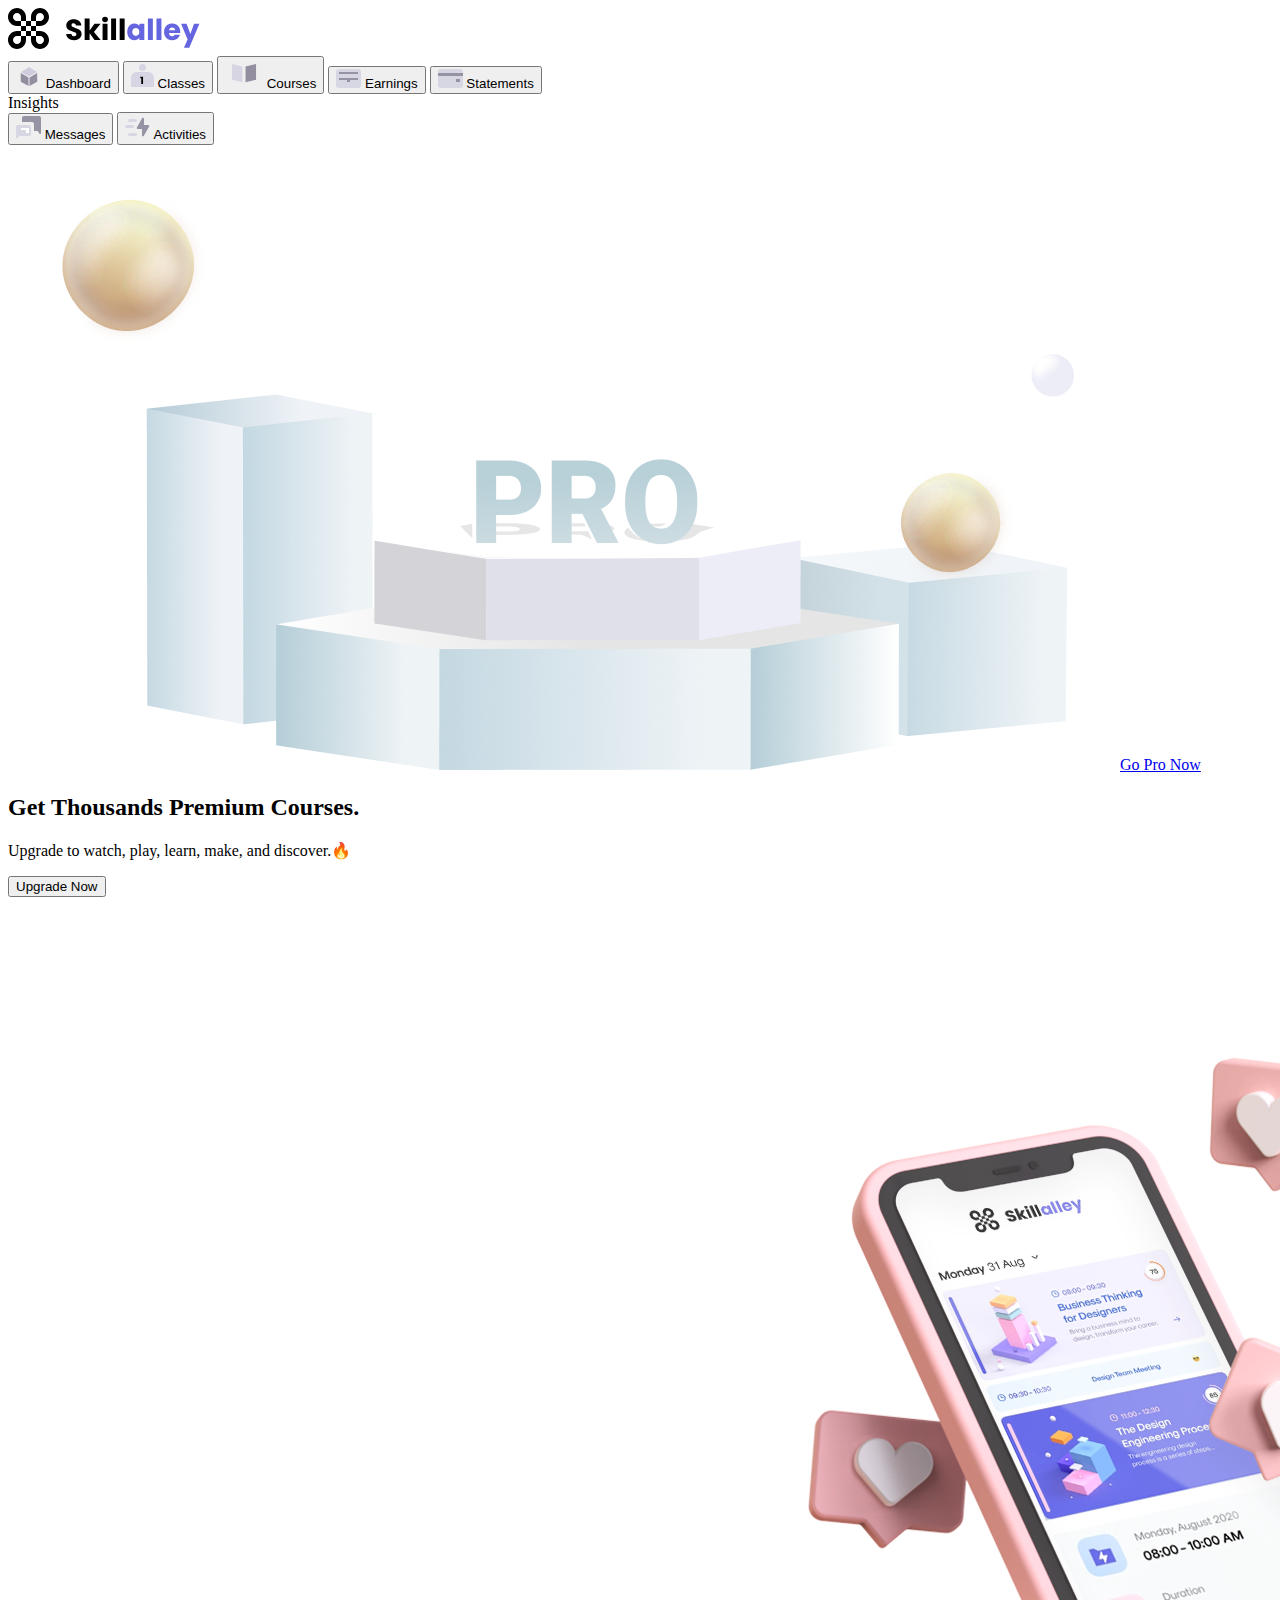
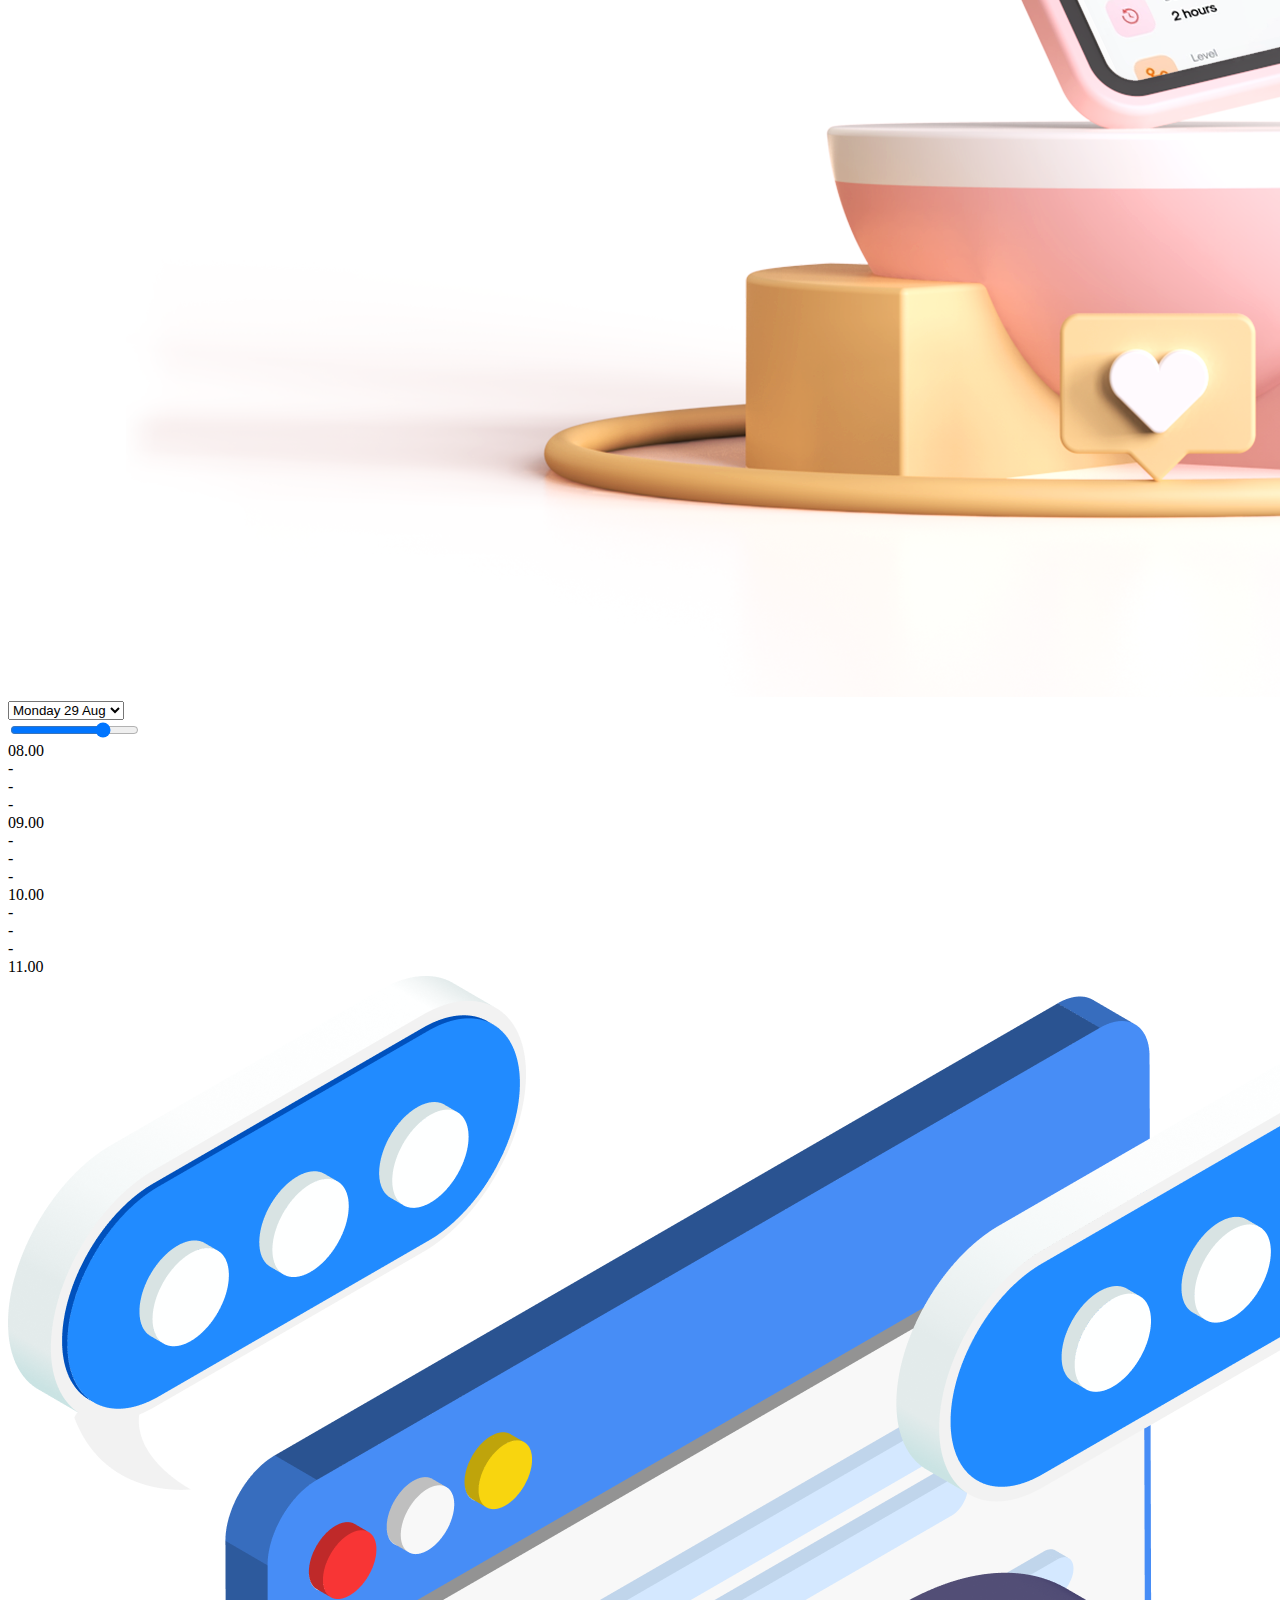
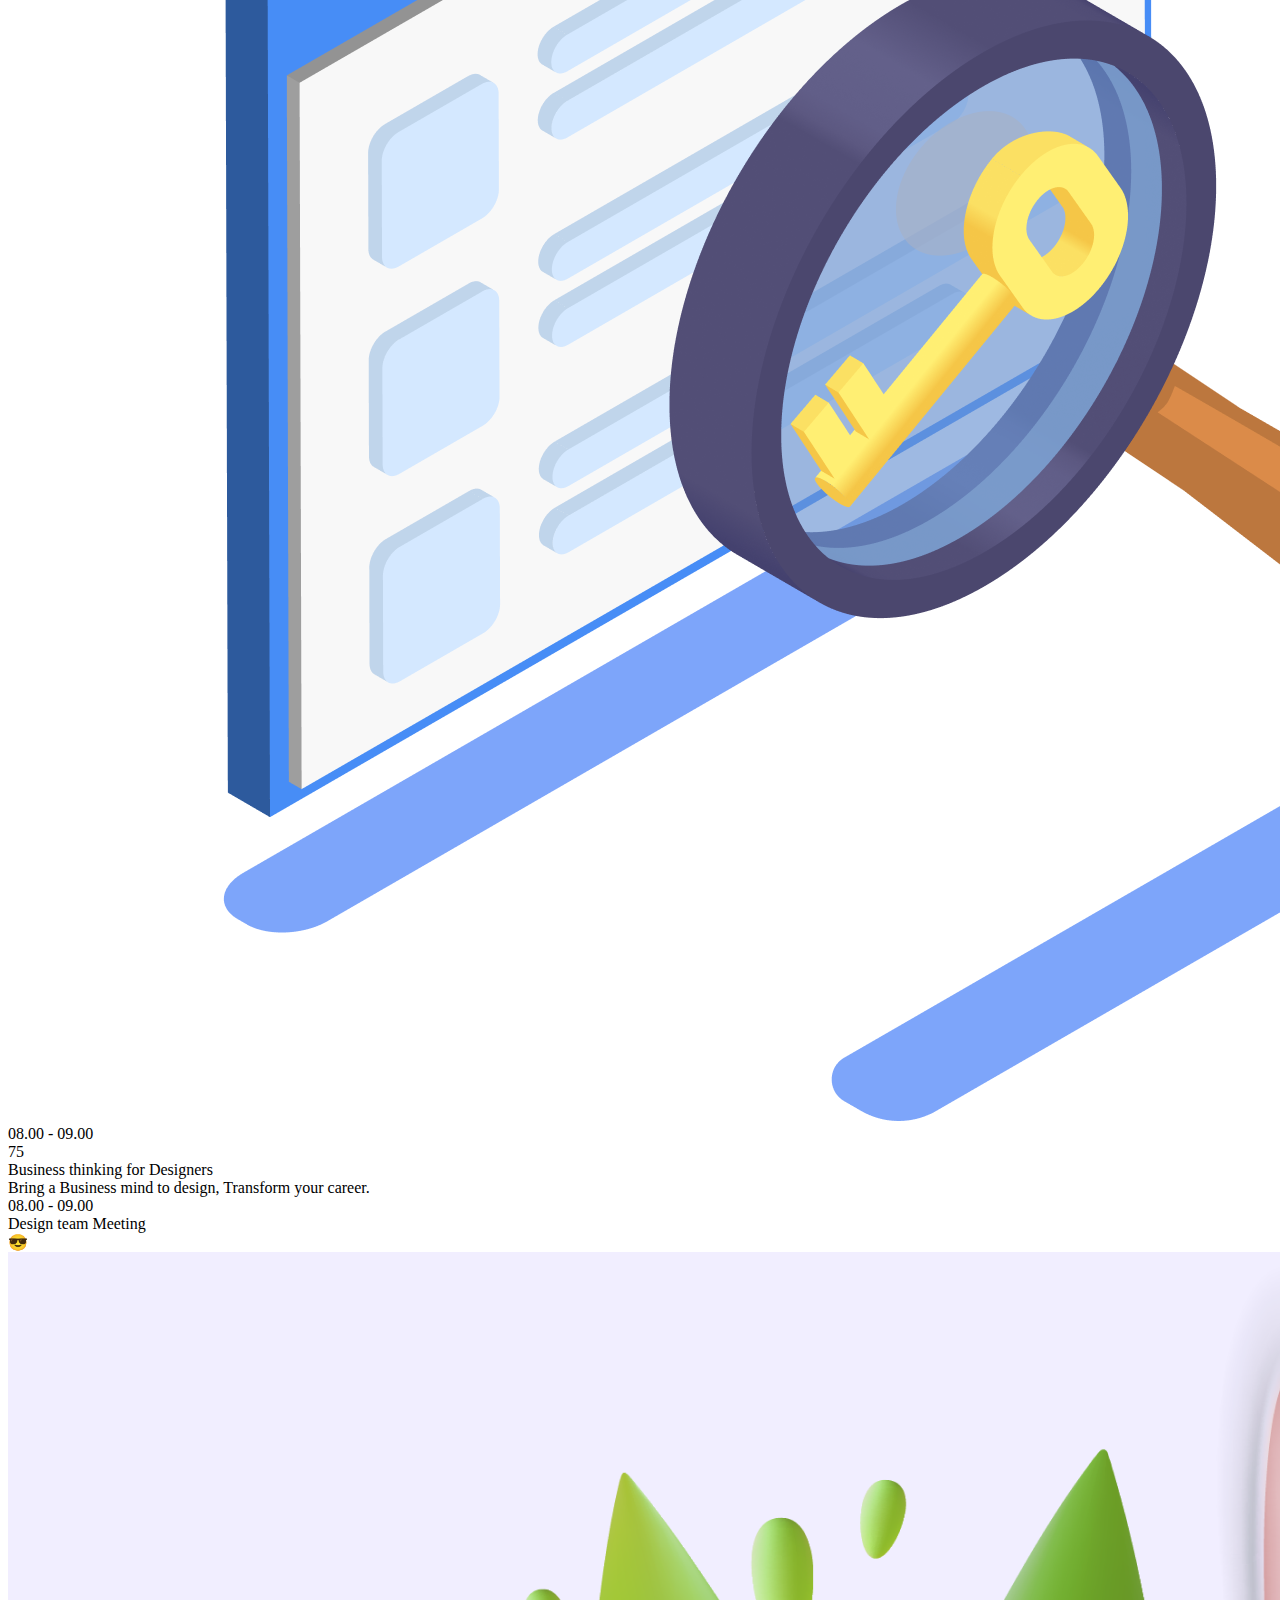
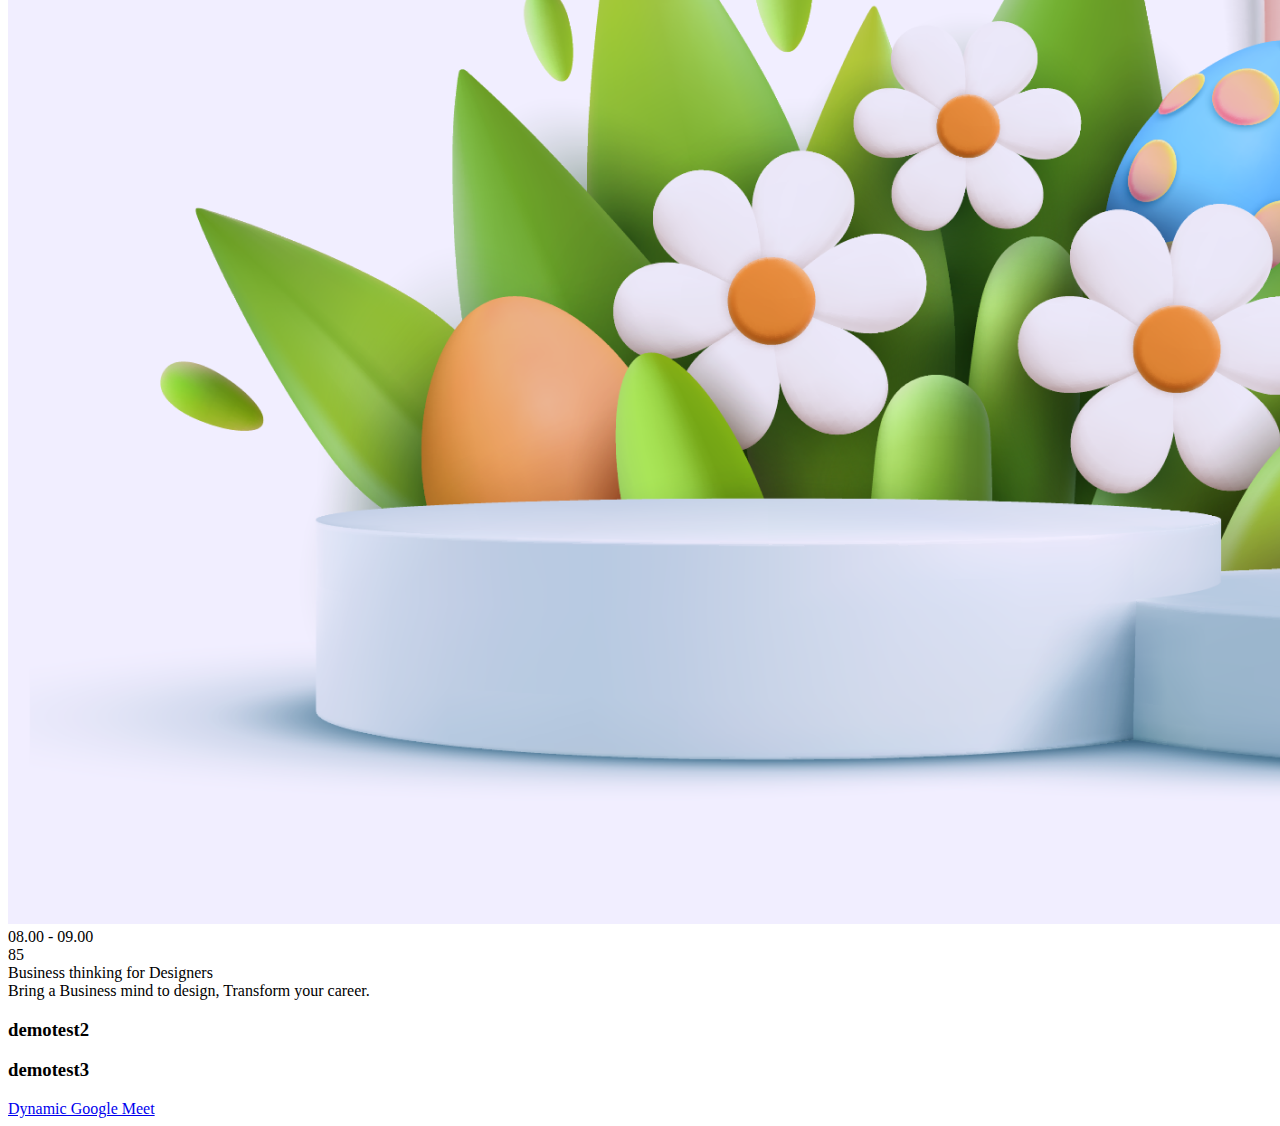
==== index.html @ 73a3642e "Version 1" ====
<!DOCTYPE html>
<html lang="en">
<head>
    <meta charset="UTF-8">
    <meta http-equiv="X-UA-Compatible" content="IE=edge">
    <meta name="viewport" content="width=device-width, initial-scale=1.0">
    <title>Skillalley</title>
    <link rel="icon" href="Images/favicon.png" type="image/png" sizes="16x16">
    <link rel="stylesheet" href="style.css">
    <link rel="stylesheet" href="https://cdnjs.cloudflare.com/ajax/libs/font-awesome/6.0.0-beta2/css/all.min.css" integrity="sha512-YWzhKL2whUzgiheMoBFwW8CKV4qpHQAEuvilg9FAn5VJUDwKZZxkJNuGM4XkWuk94WCrrwslk8yWNGmY1EduTA==" crossorigin="anonymous" referrerpolicy="no-referrer" />
</head>
<body>
    <div class="main_element">
        <div class="navbar_tab">
            <div class="logo">
                <img src="Images/Logo.svg" alt="Logo">
            </div>
            <div class="tabs">
                <button onclick="openCity('Dashboard')" class="active">
                    <img src="Images/Dashboard.svg" alt="Dashboard">
                    Dashboard
                    <i class="fas fa-arrow-right"></i>
                </button>
                <button onclick="openCity('Classes')">
                    <img src="Images/Classes.svg" alt="Dashboard">
                    Classes
                    <i class="fas fa-arrow-right"></i>
                </button>
                <button onclick="openCity('Courses')">
                    <img src="Images/Courses.svg" alt="Dashboard">
                    Courses
                    <i class="fas fa-arrow-right"></i>
                </button>
                <button onclick="openCity('Earnings')">
                    <img src="Images/Earning.svg" alt="Dashboard">
                    Earnings
                    <i class="fas fa-arrow-right"></i>
                </button>
                <button onclick="openCity('Statements')">
                    <img src="Images/Statements.svg" alt="Dashboard">
                    Statements
                    <i class="fas fa-arrow-right"></i>
                </button>
                <div class="lable">Insights</div>
                <button onclick="openCity('Messages')">
                    <img src="Images/Messages.svg" alt="Dashboard">
                    Messages
                    <i class="fas fa-arrow-right"></i>
                </button>
                <button onclick="openCity('Activities')">
                    <img src="Images/Activities.svg" alt="Dashboard">
                    Activities
                    <i class="fas fa-arrow-right"></i>
                </button>
            </div>

            <div class="cards">
                <div class="card_wrap">
                    <img src="Images/3D elem 2.png" alt="">
                    <a href="http://" target="_blank">Go Pro Now<i class="fas fa-arrow-right"></i></a>
                </div>
            </div>
        </div>
        <div class="tab_content">

            <div id="Dashboard" class="city">
                <div class="dashboard_main_cont">
                    <div class="city_content">
                        <h2>Get Thousands Premium Courses.</h2>
                        <p>Upgrade to watch, play, learn, make, and discover.🔥</p>
                        <button> Upgrade Now <i class="fas fa-arrow-right"></i></button>
                    </div>
                    <div class="city_image">
                        <img src="Images/Skillalley.png" alt="Skillalley">
                    </div>
                </div>
                <div class="sceduled_data">
                    <select name="Date" id="date" onchange="getsceFunction(event, value)">
                        <option value="29">Monday 29 Aug</option>
                        <option value="30">Monday 30 Aug</option>
                        <option value="31">Monday 31 Aug</option>
                    </select>
                    <div class="view_scedule">
                        <div class="timesheet">
                            <input type="range" id='changeRange' min="1" max="13" value="10" onchange="getrangeFunction()">
                            <div class="timing">
                                <div class="time">08.00</div>
                                <div class="time">-</div>
                                <div class="time">-</div>
                                <div class="time">-</div>
                                <div class="time">09.00</div>
                                <div class="time">-</div>
                                <div class="time">-</div>
                                <div class="time">-</div>
                                <div class="time">10.00</div>
                                <div class="time">-</div>
                                <div class="time">-</div>
                                <div class="time">-</div>
                                <div class="time">11.00</div>
                            </div>
                        </div>
                        <div id="29" class="tabcontents" style="display: block;">
                            <div class="absolute_active"></div>
                            <div class="content_wrap active">
                                <div class="scedule_image">
                                    <img src="Images/3D BT.png" alt="">
                                </div>
                                <div class="scedule_content">
                                    <div class="timing_data">
                                        <div class="total_time">
                                            <i class="far fa-clock"></i>08.00 - 09.00
                                        </div>
                                        <div class="time_left_wrap">
                                            <div class="time_inner_wrap">
                                                <div class="time_left">75</div>
                                            </div>
                                        </div>
                                    </div>
                                    <div class="scedule_title">
                                        Business thinking for Designers
                                    </div>
                                    <div class="scedule_disc">
                                        Bring a Business mind to design, Transform your career.
                                        <i class="fas fa-arrow-right"></i>
                                    </div>
                                </div>
                            </div>
                            <div class="content_wrap short_scedule">
                                
                                <div class="scedule_content">
                                    <div class="timing_data">
                                        <div class="total_time">
                                            <i class="far fa-clock"></i>08.00 - 09.00
                                        </div>
                                        <div class="short_scedule_title">Design team Meeting</div>
                                        <div class="emoji_representation">😎</div>
                                    </div>
                                </div>
                            </div>
                            <div class="content_wrap active soon_active">
                                <div class="scedule_image">
                                    <img src="Images/3D elem 1.png" alt="">
                                </div>
                                <div class="scedule_content">
                                    <div class="timing_data">
                                        <div class="total_time">
                                            <i class="far fa-clock"></i>08.00 - 09.00
                                        </div>
                                        <div class="time_left_wrap">
                                            <div class="time_inner_wrap">
                                                <div class="time_left">85</div>
                                            </div>
                                        </div>
                                    </div>
                                    <div class="scedule_title">
                                        Business thinking for Designers
                                    </div>
                                    <div class="scedule_disc">
                                        Bring a Business mind to design, Transform your career.
                                        <i class="fas fa-arrow-right"></i>
                                    </div>
                                </div>
                            </div>
                        </div>
                        
                        <div id="30" class="tabcontents">
                        <h3>demotest2</h3>
                        </div>
                        
                        <div id="31" class="tabcontents">
                        <h3>demotest3</h3>
                        </div>
                    </div>
                </div>
            </div>
            
            <div id="Classes" class="city" style="display:none">
                <h2>Classes</h2>
                <p>Classes content</p>
            </div>
            
            <div id="Courses" class="city" style="display:none">
                <h2>Courses</h2>
                <p>Courses content</p>
            </div>
            
            <div id="Earnings" class="city" style="display:none">
                <h2>Earnings</h2>
                <p>Earnings Content</p>
            </div>
            
            <div id="Statements" class="city" style="display:none">
                <h2>Statements</h2>
                <p>Statements content</p> 
            </div>
            
            <div id="Messages" class="city" style="display:none">
                <h2>Messages</h2>
                <p>Messages content</p>
            </div>

            <div id="Activities" class="city" style="display:none">
                <h2>Activities</h2>
                <p>Activities content</p>
            </div>

        </div>
        <div class="addtional_details">
            <a href="https://meet.google.com/phj-vbpk-pjz" target="_blank" rel="Google Meet">Dynamic Google Meet</a>
        </div>
    </div>
<script src="script.js"></script>
<script src="https://cdnjs.cloudflare.com/ajax/libs/jquery/3.6.0/jquery.min.js" integrity="sha512-894YE6QWD5I59HgZOGReFYm4dnWc1Qt5NtvYSaNcOP+u1T9qYdvdihz0PPSiiqn/+/3e7Jo4EaG7TubfWGUrMQ==" crossorigin="anonymous" referrerpolicy="no-referrer"></script>

<script>

// Add remove cclass as of now 

$( document ).ready(function() {
  $('.tabs button').click(function() {
      $('.tabs button').removeClass('active');
      $(this).addClass('active');
  });
});

</script>

<script>
$( document ).ready(function() {
    $('select#date option').split
});
</script>
</body>
</html>
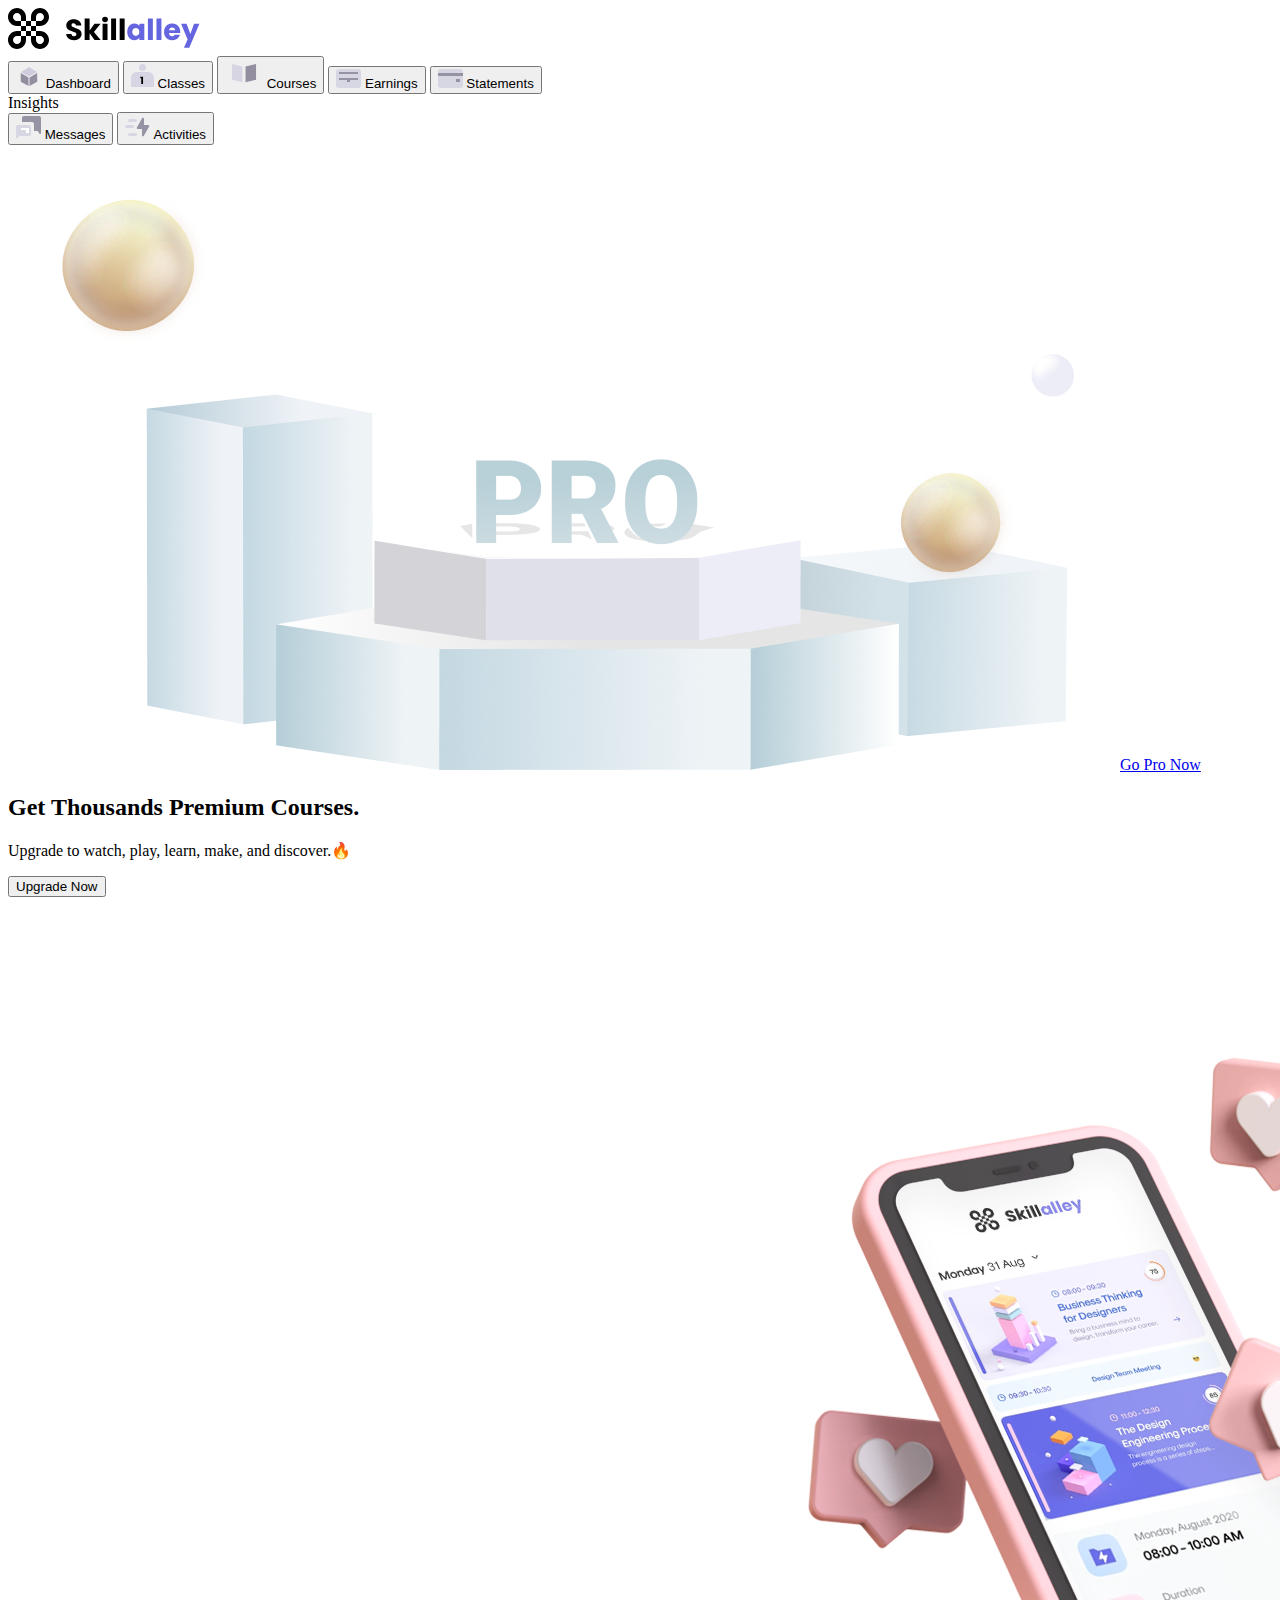
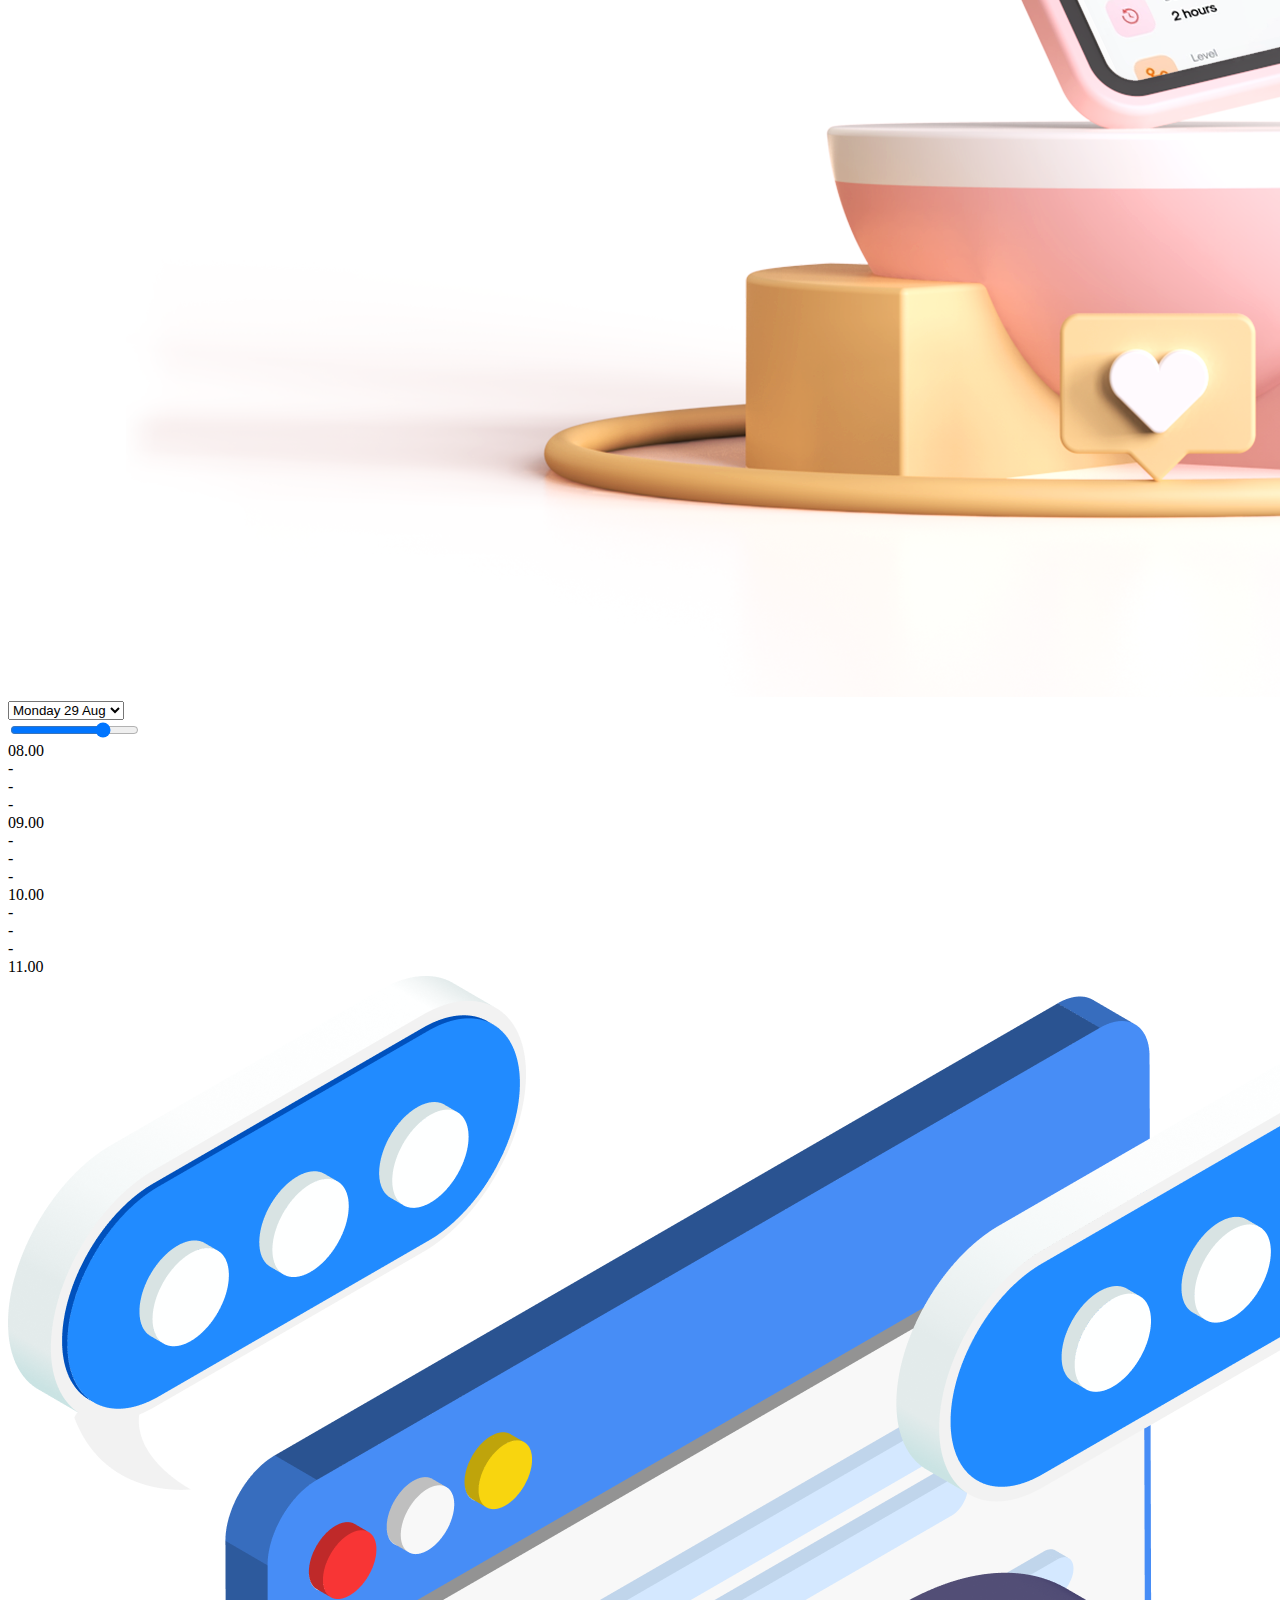
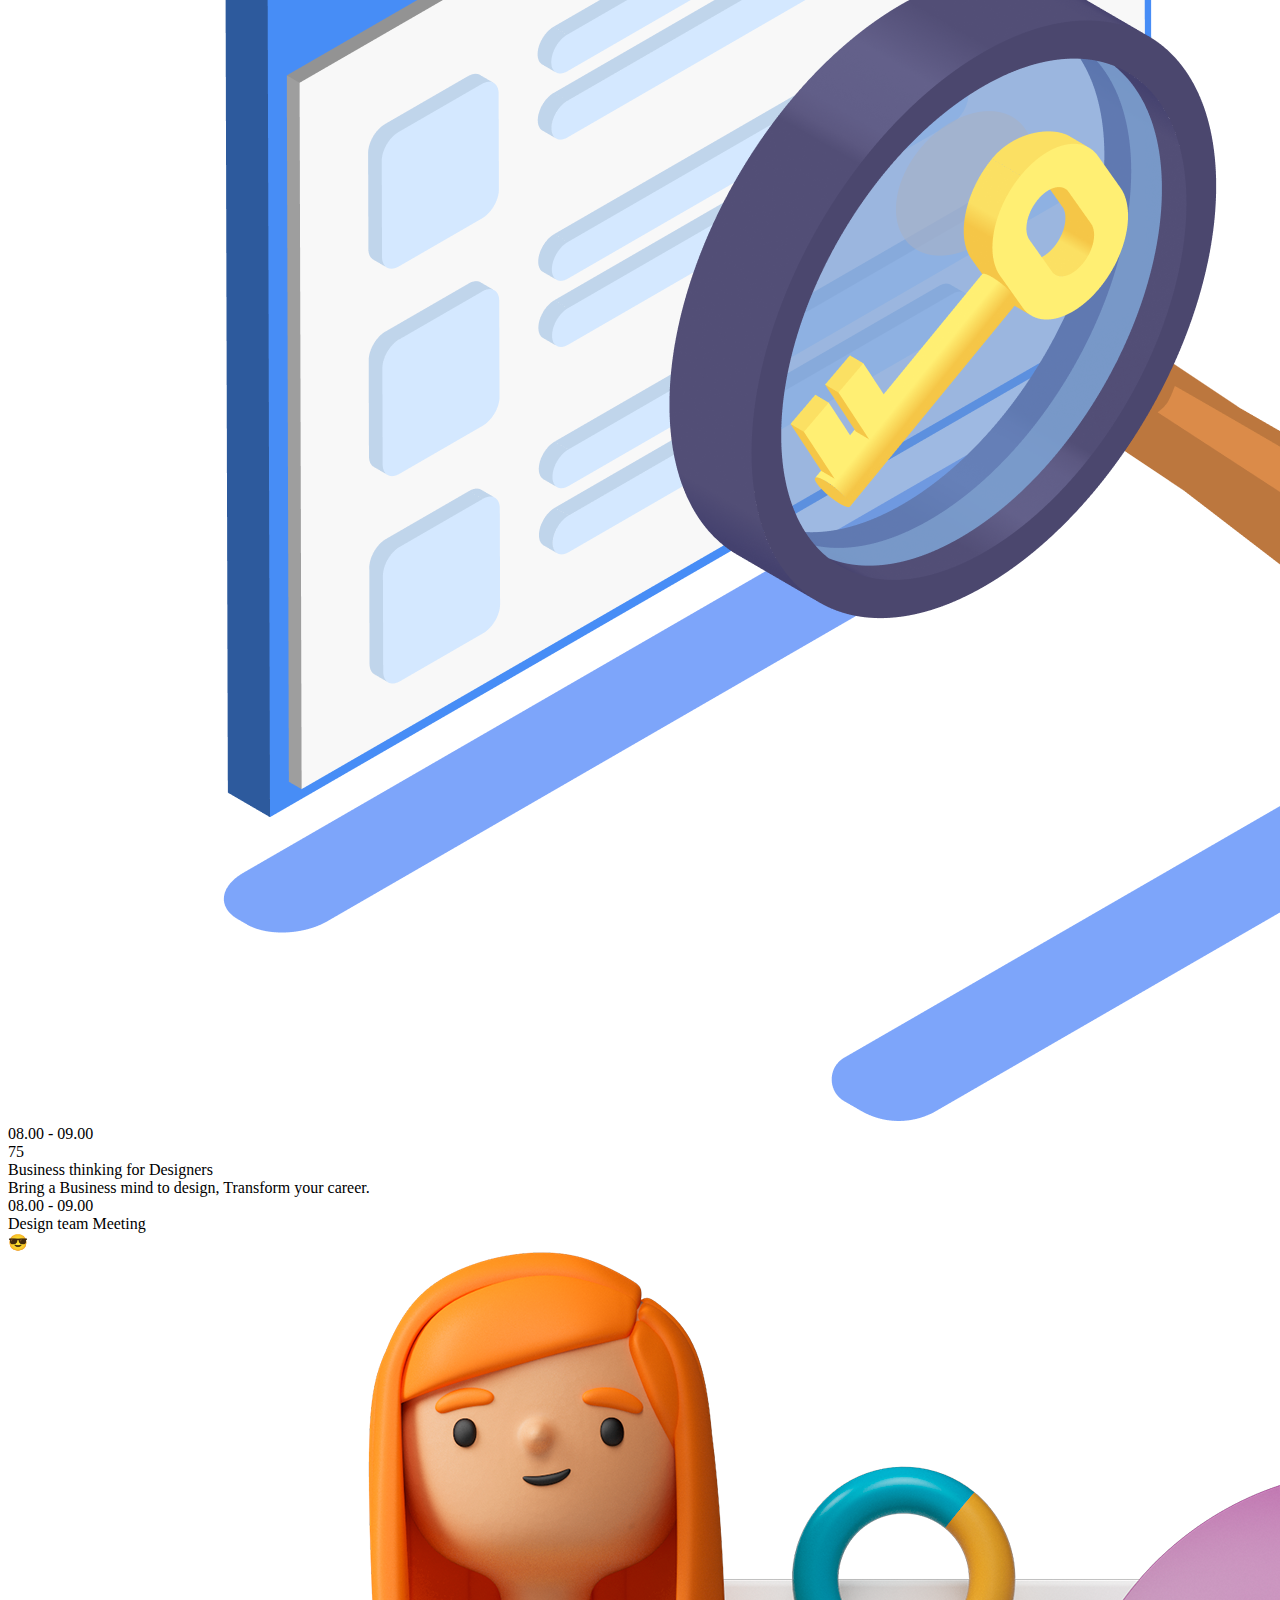
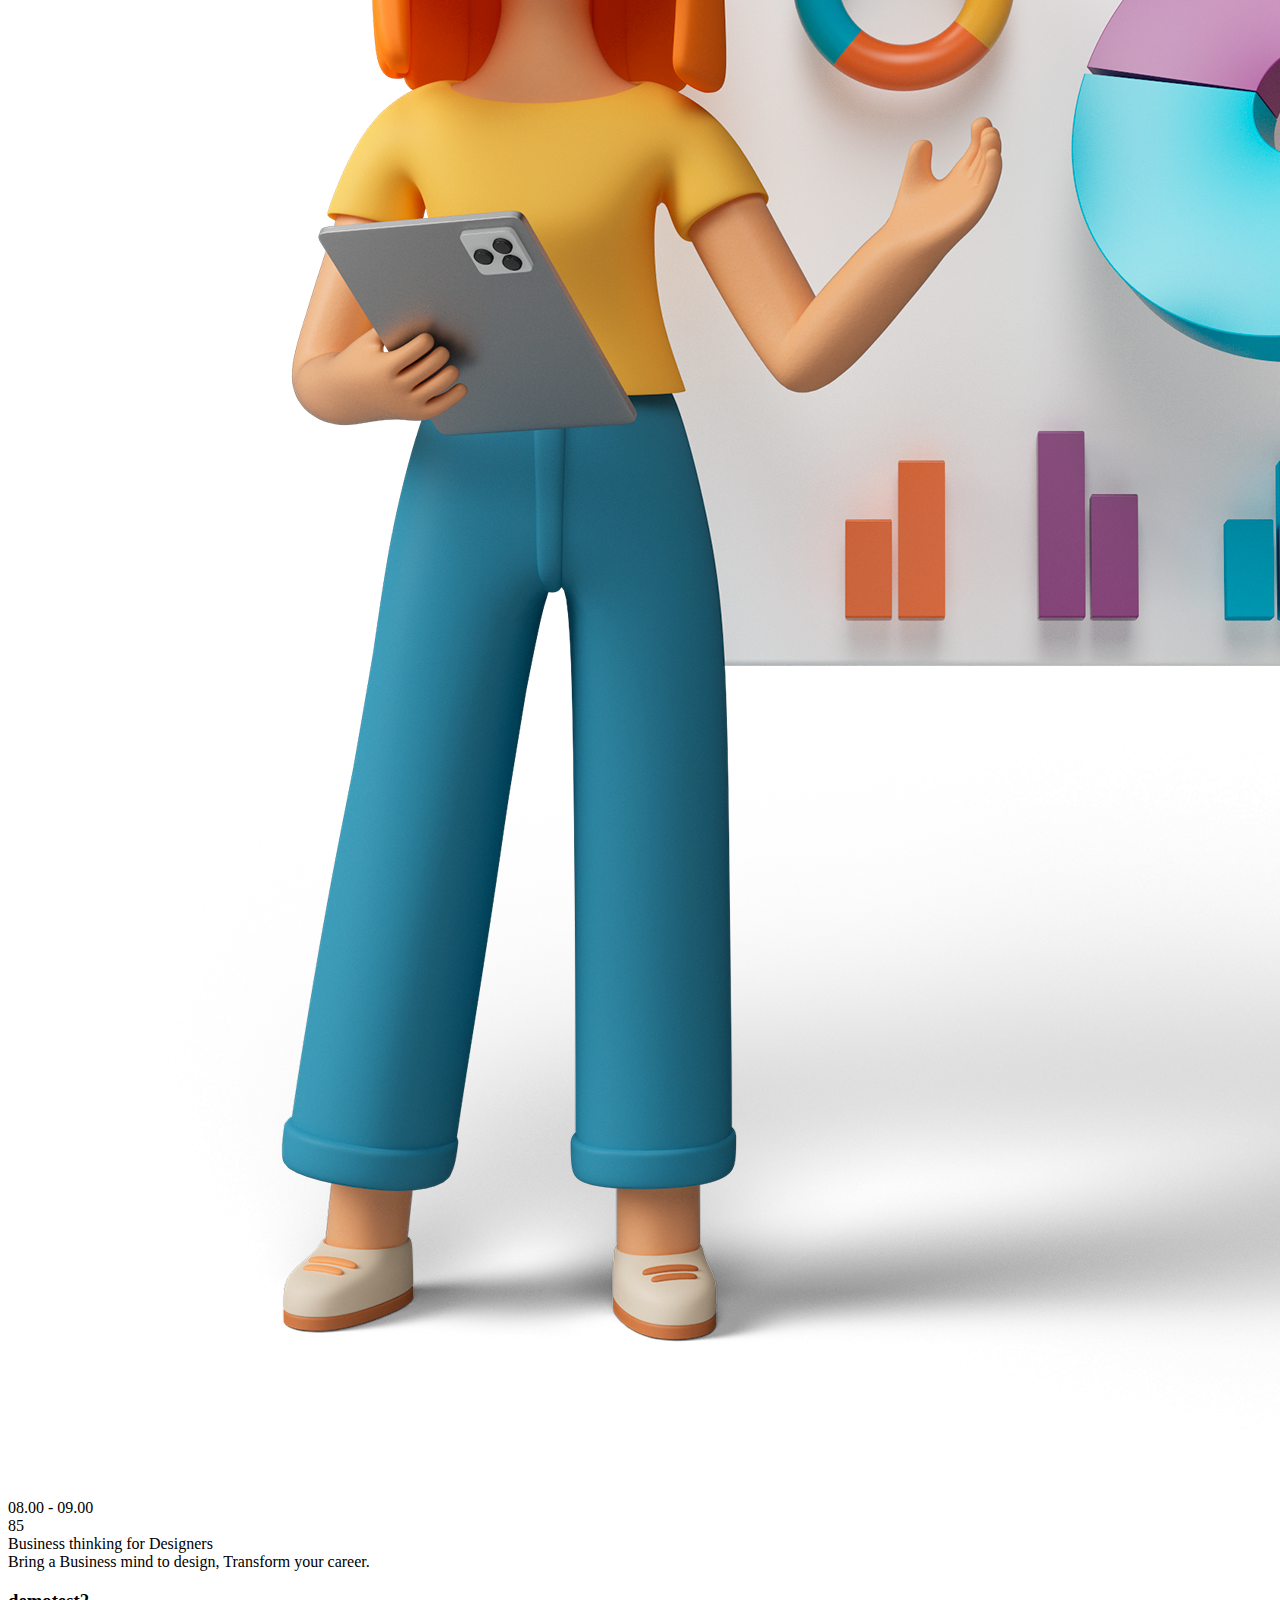
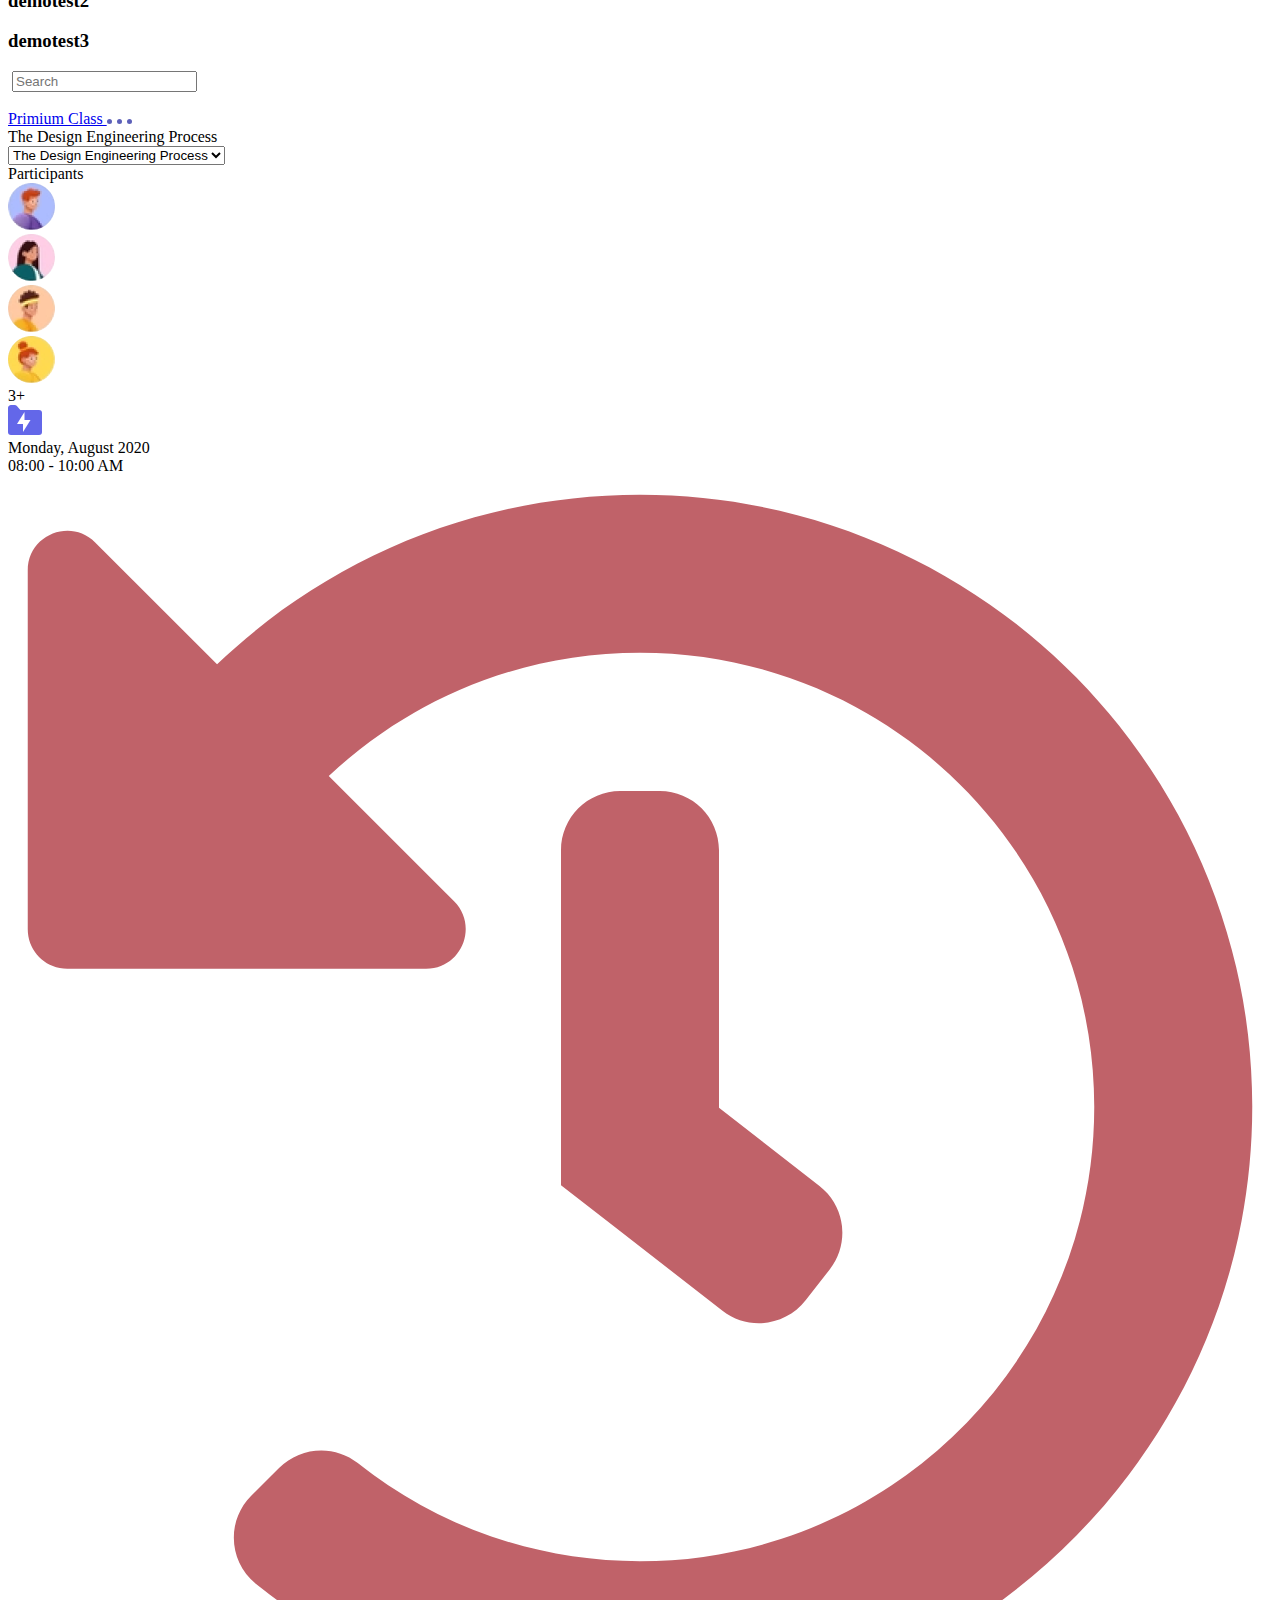
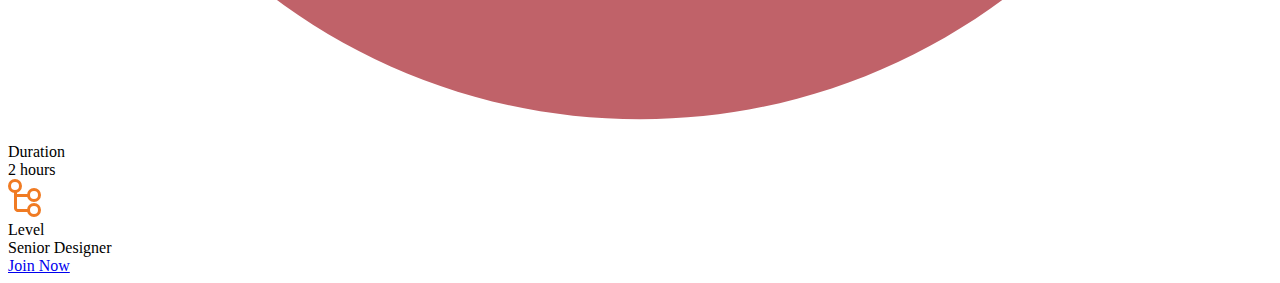
==== commit a8e81e95: "Final Version" ====
--- a/index.html
+++ b/index.html
@@ -68,7 +68,7 @@
                     <div class="city_content">
                         <h2>Get Thousands Premium Courses.</h2>
                         <p>Upgrade to watch, play, learn, make, and discover.🔥</p>
-                        <button> Upgrade Now <i class="fas fa-arrow-right"></i></button>
+                        <button class="common_btn"> Upgrade Now <i class="fas fa-arrow-right"></i></button>
                     </div>
                     <div class="city_image">
                         <img src="Images/Skillalley.png" alt="Skillalley">
@@ -139,7 +139,7 @@
                             </div>
                             <div class="content_wrap active soon_active">
                                 <div class="scedule_image">
-                                    <img src="Images/3D elem 1.png" alt="">
+                                    <img src="Images/3D DESIGN.png" alt="">
                                 </div>
                                 <div class="scedule_content">
                                     <div class="timing_data">
@@ -206,7 +206,93 @@
 
         </div>
         <div class="addtional_details">
-            <a href="https://meet.google.com/phj-vbpk-pjz" target="_blank" rel="Google Meet">Dynamic Google Meet</a>
+            <div class="searching_scedule">
+                <div class="search_scedule">
+                    <img src="Images/search.svg" alt="">
+                    <input type="text" name="" id="" placeholder="Search">
+                </div>
+                <div class="profile_image">
+                    <img src="Images/profile.png" alt="">
+                </div>
+            </div>
+            <div class="Latest_sedule">
+                <a href="#" class="class_catagory">
+                    Primium Class
+                    <img src="Images/dots.svg" alt="">
+                </a>
+                <div class="class_title">
+                    The Design Engineering Process
+                </div>
+                <select name="catagory" id="catagory">
+                    <option value="catagory1">The Design Engineering Process</option>
+                    <option value="catagory2">The Development Process</option>
+                    <option value="catagory3">Bug Dicussion</option>
+                </select>
+                <div class="participants">
+                    <div class="part_txt">Participants</div>
+                    <div class="part_wrap">
+                        <div class="partticipants_profile_img">
+                            <img src="Images/part_pro_1.png" alt="">
+                        </div>
+                        <div class="partticipants_profile_img">
+                            <img src="Images/part_pro_2.png" alt="">
+                        </div>
+                        <div class="partticipants_profile_img">
+                            <img src="Images/part_pro_3.png" alt="">
+                        </div>
+                        <div class="partticipants_profile_img">
+                            <img src="Images/part_pro_4.png" alt="">
+                        </div>
+                        <div class="partticipants_profile_img" style="display: none;">
+                            <img src="Images/part_pro_1.png" alt="">
+                        </div>
+                        <div class="partticipants_profile_img" style="display: none;">
+                            <img src="Images/part_pro_2.png" alt="">
+                        </div>
+                        <div class="partticipants_profile_img" style="display: none;">
+                            <img src="Images/part_pro_3.png" alt="">
+                        </div>
+                        <div class="partticipants_profile_img more_partcipants">3+</div>
+                    </div>
+                </div>
+
+                <div class="meet_timings_and_detail">
+                    <div class="meet_timing meet_main_wrap">
+                        <img src="Images/Timing.svg" alt="">
+                        <div class="meet_time_wrap meet_detail_wrap">
+                            <div class="meet_day meet_head">
+                                Monday, August 2020
+                            </div>
+                            <div class="meet_timing meet_disc">
+                                08:00 - 10:00 AM
+                            </div>
+                        </div>
+                    </div>
+                    <div class="meet_duration_elem meet_main_wrap">
+                        <img src="Images/history-solid.svg" alt="">
+                        <div class="meet_duration_wrap meet_detail_wrap">
+                            <div class="meet_duration_txt meet_head">
+                                Duration
+                            </div>
+                            <div class="meet_duration meet_disc">
+                                2 hours
+                            </div>
+                        </div>
+                    </div>
+                    <div class="meet_level_elem meet_main_wrap">
+                        <img src="Images/Level.svg" alt="">
+                        <div class="meet_level_wrap meet_detail_wrap">
+                            <div class="meet_level_txt meet_head">
+                                Level
+                            </div>
+                            <div class="meet_level meet_disc">
+                                Senior Designer
+                            </div>
+                        </div>
+                    </div>
+                    <a href="https://meet.google.com/ywq-uzah-yzn" target="_blank" class="common_btn join_now">Join Now<i class="fas fa-arrow-right"></i></a>
+                </div>
+            </div>
         </div>
     </div>
 <script src="script.js"></script>
